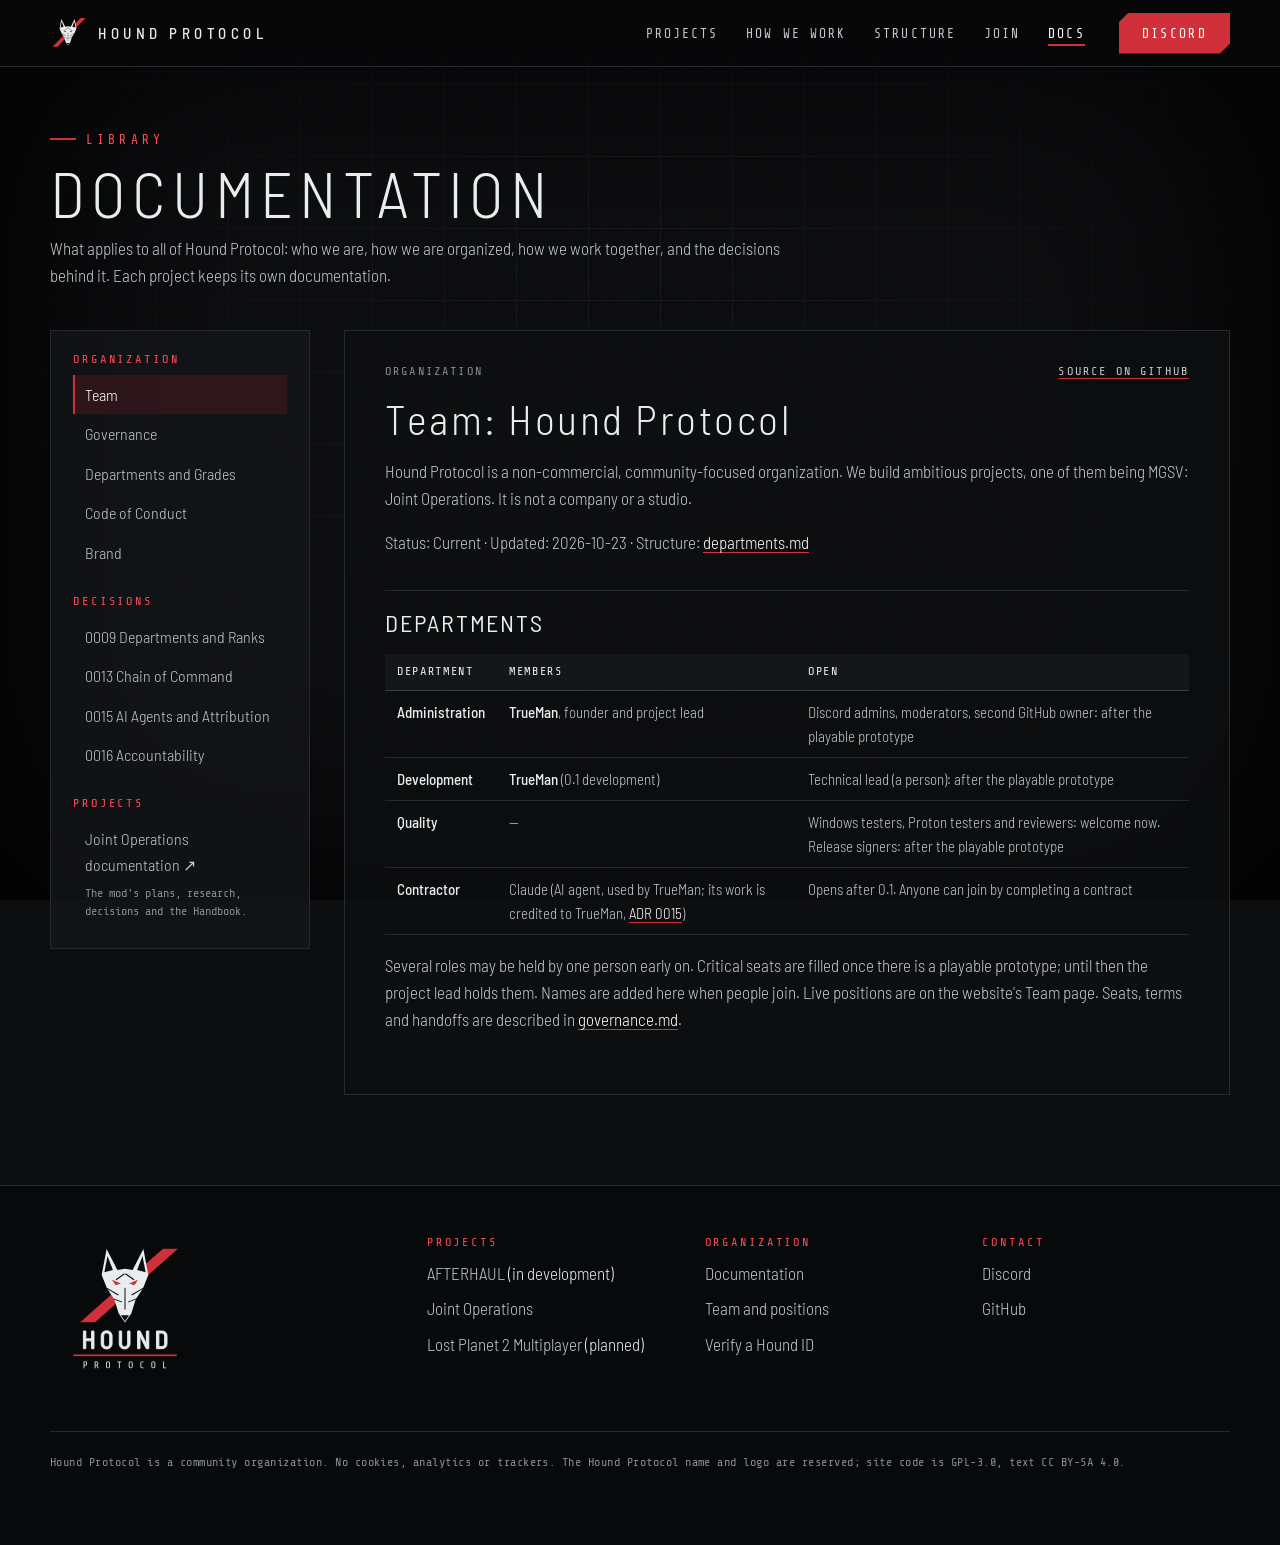
==== docs.html @ 994da319 "Add the organization documentation library Documents that apply to every Hound Protocol project move" ====
<!doctype html>
<html lang="en" class="no-js">
<head>
<meta charset="utf-8">
<meta name="viewport" content="width=device-width, initial-scale=1, viewport-fit=cover">
<title>Documentation · Hound Protocol</title>
<meta name="description" content="Hound Protocol documentation: the team, governance, departments and grades, the code of conduct, the brand, and the decisions that apply to every project.">
<meta name="theme-color" content="#0d0e10">
<link rel="icon" href="assets/img/favicon.svg" type="image/svg+xml">
<link rel="stylesheet" href="assets/css/hp.css">
</head>
<body class="docs-page">
<div class="boot done" id="boot" aria-hidden="true"></div>
<div class="backdrop" aria-hidden="true"><div class="grid"></div><div class="hatch"></div><div class="vign"></div></div>

<header class="top solid" id="top">
  <div class="wrap">
    <a class="brand" href="./"><svg viewBox="0 0 200 200" aria-hidden="true"><polygon points="14.0,176.0 170.0,16.0 198.0,16.0 42.0,176.0" fill="#d0303a"/><g transform="translate(10 8) scale(0.9)"><polygon points="100.0,60.0 117.0,63.0 141.0,16.0 152.0,74.0 140.0,104.0 124.0,128.0 114.0,160.0 100.0,180.0 86.0,160.0 76.0,128.0 60.0,104.0 48.0,74.0 59.0,16.0 83.0,63.0" fill="#e9edee"/><polygon points="139.0,32.0 146.0,68.0 127.0,63.0" fill="#0b0e10"/><polygon points="109.0,93.0 129.0,85.0 121.0,97.0" fill="#d0303a"/><line x1="102" y1="72" x2="119" y2="84" stroke="#0b0e10" stroke-width="2.4" stroke-linecap="square"/><line x1="140" y1="104" x2="116" y2="118" stroke="#0b0e10" stroke-width="2.4" stroke-linecap="square"/><line x1="124" y1="128" x2="108" y2="134" stroke="#0b0e10" stroke-width="2" stroke-linecap="square"/><polygon points="61.0,32.0 54.0,68.0 73.0,63.0" fill="#0b0e10"/><polygon points="91.0,93.0 71.0,85.0 79.0,97.0" fill="#d0303a"/><line x1="98" y1="72" x2="81" y2="84" stroke="#0b0e10" stroke-width="2.4" stroke-linecap="square"/><line x1="60" y1="104" x2="84" y2="118" stroke="#0b0e10" stroke-width="2.4" stroke-linecap="square"/><line x1="76" y1="128" x2="92" y2="134" stroke="#0b0e10" stroke-width="2" stroke-linecap="square"/><line x1="100" y1="104" x2="100" y2="150" stroke="#0b0e10" stroke-width="2.2" stroke-linecap="square"/><polygon points="91.0,164.0 109.0,164.0 100.0,177.0" fill="#0b0e10"/></g></svg><b>Hound Protocol</b></a>
    <button class="menu-btn" id="menuBtn" aria-expanded="false" aria-controls="nav">Menu</button>
    <nav class="nav" id="nav" aria-label="Sections">
      <a href="./#projects">Projects</a><a href="./#how">How we work</a><a href="./#structure">Structure</a><a href="./#join">Join</a><a class="on" href="docs.html" aria-current="page">Docs</a>
    </nav>
    <a class="btn red" href="https://discord.gg/QTpJ89kMCM" target="_blank" rel="noopener noreferrer">Discord</a>
  </div>
</header>

<main class="docs-main">
  <div class="wrap">
    <div class="docs-head">
      <span class="kicker">Library</span>
      <h1>Documentation</h1>
      <p class="lead">What applies to all of Hound Protocol: who we are, how we are organized, how we work together, and the decisions behind it. Each project keeps its own documentation.</p>
    </div>
    <div class="docs-layout">
      <nav class="docs-list" id="docList" aria-label="Documents"><p class="note">Loading…</p></nav>
      <article class="docs-view" id="docView" aria-live="polite"><noscript><p>The documents are on <a href="https://github.com/Hound-Protocol/hound-protocol-web/tree/main/docs">GitHub</a>.</p></noscript></article>
    </div>
  </div>
</main>

<footer>
  <div class="wrap">
    <div><img class="lock" src="assets/brand/hound-protocol-lockup.svg" alt="Hound Protocol" width="150" height="138"></div>
    <div><h4>Projects</h4><ul><li><a href="./#afterhaul">AFTERHAUL</a> (in development)</li><li><a href="https://hound-protocol.github.io/joint-operations-web/">Joint Operations</a></li><li><a href="./#lost-planet-2">Lost Planet 2 Multiplayer</a> (planned)</li></ul></div>
    <div><h4>Organization</h4><ul><li><a href="docs.html">Documentation</a></li><li><a href="https://hound-protocol.github.io/joint-operations-web/#/team">Team and positions</a></li><li><a href="https://hound-protocol.github.io/joint-operations-web/#/verify">Verify a Hound ID</a></li></ul></div>
    <div><h4>Contact</h4><ul><li><a href="https://discord.gg/QTpJ89kMCM">Discord</a></li><li><a href="https://github.com/Hound-Protocol">GitHub</a></li></ul></div>
    <p class="fine">Hound Protocol is a community organization. No cookies, analytics or trackers. The Hound Protocol name and logo are reserved; site code is GPL-3.0, text CC BY-SA 4.0.</p>
  </div>
</footer>
<script src="assets/js/docs.js"></script>
</body>
</html>
---- assets/css/hp.css ----
/* Hound Protocol: organization site. Colors from the logo: white, black and red. */
@font-face { font-family: "Barlow Semi Condensed"; font-weight: 200; font-display: swap; src: url("../fonts/barlow-semi-condensed-extralight.woff") format("woff"); }
@font-face { font-family: "Barlow Semi Condensed"; font-weight: 300; font-display: swap; src: url("../fonts/barlow-semi-condensed-light.woff") format("woff"); }
@font-face { font-family: "Barlow Semi Condensed"; font-weight: 400; font-display: swap; src: url("../fonts/barlow-semi-condensed-regular.woff") format("woff"); }
@font-face { font-family: "Barlow Semi Condensed"; font-weight: 500; font-display: swap; src: url("../fonts/barlow-semi-condensed-medium.woff") format("woff"); }
@font-face { font-family: "Share Tech Mono"; font-weight: 400; font-display: swap; src: url("../fonts/share-tech-mono-regular.woff") format("woff"); }

:root {
  color-scheme: dark;
  --ink: #08090a; --bg: #0d0e10; --bg-2: #141619; --line: #26292d; --line-2: #3a3e43;
  --fg: #e9edee; --fg-2: #c3c8ca; --dim: #868d91;
  --red: #d0303a; --red-hi: #ff4b55; --red-lo: rgba(208,48,58,.14);
  --ui: "Barlow Semi Condensed", "Arial Narrow", Arial, sans-serif;
  --mono: "Share Tech Mono", ui-monospace, Consolas, monospace;
  --ease: cubic-bezier(.2,.8,.2,1);
  --w: 1180px; --w: min(1180px, calc(100vw - 48px));
}
*, *::before, *::after { box-sizing: border-box; }
html { scroll-behavior: smooth; -webkit-text-size-adjust: 100%; }
body { margin: 0; background: var(--bg); color: var(--fg); font: 300 17px/1.6 var(--ui); overflow-x: hidden; }
a { color: inherit; }
::selection { background: var(--red); color: #fff; }
:focus-visible { outline: 2px solid var(--red-hi); outline-offset: 3px; }
.wrap { width: var(--w); margin: 0 auto; }
[hidden] { display: none !important; }

/* ---------- Backdrop: diagonal hatching, grid and a slow red sweep ---------- */
.backdrop { position: fixed; top: 0; right: 0; bottom: 0; left: 0; z-index: 0; pointer-events: none; overflow: hidden; }
.backdrop .grid { position: absolute; top: -60px; right: -60px; bottom: -60px; left: -60px; opacity: .5;
  background-image: linear-gradient(var(--line) 1px, transparent 1px), linear-gradient(90deg, var(--line) 1px, transparent 1px); background-size: 72px 72px;
  -webkit-mask-image: radial-gradient(ellipse at 50% 30%, #000 0, transparent 70%); mask-image: radial-gradient(ellipse at 50% 30%, #000 0, transparent 70%); }
.backdrop .hatch { position: absolute; top: 0; right: 0; bottom: 0; left: 0; opacity: .5; background: repeating-linear-gradient(-55deg, transparent 0 22px, rgba(208,48,58,.035) 22px 23px); }
.backdrop .sweep { position: absolute; top: -20%; left: -40%; width: 30%; height: 140%; transform: rotate(35deg); background: linear-gradient(90deg, transparent, rgba(208,48,58,.08), transparent); animation: sweep 14s linear infinite; }
.backdrop .vign { position: absolute; top: 0; right: 0; bottom: 0; left: 0; box-shadow: inset 0 0 220px 60px rgba(0,0,0,.85); }
@keyframes sweep { to { left: 140%; } }

/* ---------- Boot sequence ---------- */
.boot { position: fixed; top: 0; right: 0; bottom: 0; left: 0; z-index: 50; display: grid; place-items: center; background: var(--ink); transition: opacity .6s var(--ease), visibility .6s; }
.boot.done { opacity: 0; visibility: hidden; }
.boot .b-mark { width: 150px; height: 150px; }
.boot .b-slash { transform-origin: 0 100%; transform: scaleX(0); animation: slashIn .55s .15s var(--ease) forwards; }
.boot .b-face { opacity: 0; animation: faceIn .6s .55s var(--ease) forwards; }
.boot .b-txt { margin-top: 18px; font: 400 13px/1 var(--mono); letter-spacing: .5em; text-transform: uppercase; color: var(--dim); text-align: center; }
.boot .b-txt i { font-style: normal; color: var(--red-hi); }
.boot .b-bar { width: 180px; height: 2px; margin: 14px auto 0; background: var(--line); overflow: hidden; }
.boot .b-bar span { display: block; height: 100%; width: 0; background: var(--red); animation: load 1.1s .3s var(--ease) forwards; }
@keyframes slashIn { to { transform: scaleX(1); } }
@keyframes faceIn { from { opacity: 0; transform: translateY(6px); } to { opacity: 1; transform: none; } }
@keyframes load { to { width: 100%; } }

/* ---------- Top bar ---------- */
.top { position: fixed; top: 0; left: 0; right: 0; z-index: 20; transition: background-color .4s var(--ease), border-color .4s; border-bottom: 1px solid transparent; }
.top.solid { background: rgba(8,9,10,.88); border-bottom-color: var(--line); -webkit-backdrop-filter: blur(8px); backdrop-filter: blur(8px); }
.top .wrap { display: flex; align-items: center; gap: 22px; height: 66px; }
.brand { display: flex; align-items: center; gap: 12px; text-decoration: none; }
.brand svg { width: 36px; height: 36px; }
.brand b { font: 500 15px/1 var(--ui); letter-spacing: .3em; text-transform: uppercase; }
.nav { display: flex; gap: 4px; margin-left: auto; }
.nav a { position: relative; padding: 10px 12px; font: 400 13px/1 var(--mono); letter-spacing: .16em; text-transform: uppercase; color: var(--fg-2); text-decoration: none; transition: color .3s var(--ease); }
.nav a::after { content: ""; position: absolute; left: 12px; right: 12px; bottom: 4px; height: 2px; background: var(--red); transform: scaleX(0); transform-origin: left; transition: transform .35s var(--ease); }
.nav a:hover, .nav a.on { color: #fff; }
.nav a:hover::after, .nav a.on::after { transform: scaleX(1); }
.btn { display: inline-flex; align-items: center; gap: 10px; padding: 13px 22px; font: 400 13px/1 var(--mono); letter-spacing: .18em; text-transform: uppercase; text-decoration: none; color: var(--fg); border: 1px solid var(--line-2); background: rgba(255,255,255,.02);
  -webkit-clip-path: polygon(10px 0, 100% 0, 100% calc(100% - 10px), calc(100% - 10px) 100%, 0 100%, 0 10px); clip-path: polygon(10px 0, 100% 0, 100% calc(100% - 10px), calc(100% - 10px) 100%, 0 100%, 0 10px);
  transition: background-color .3s var(--ease), border-color .3s, color .3s, transform .3s var(--ease); }
.btn:hover { border-color: var(--fg); background: rgba(255,255,255,.07); transform: translateY(-1px); }
.btn.red { background: var(--red); border-color: var(--red); color: #fff; }
.btn.red:hover { background: var(--red-hi); border-color: var(--red-hi); }
.btn:active { transform: translateY(1px); }
.btn svg { width: 16px; height: 16px; }
.menu-btn { display: none; margin-left: auto; background: none; border: 1px solid var(--line-2); color: var(--fg); padding: 9px 12px; font: 400 12px/1 var(--mono); letter-spacing: .16em; }

/* ---------- Hero ---------- */
main { position: relative; z-index: 1; }
.hero { position: relative; min-height: 100vh; min-height: 100svh; display: flex; align-items: center; padding: 110px 0 70px; }
.hero .wrap { display: grid; grid-template-columns: minmax(0, 1.1fr) minmax(0, .9fr); gap: 40px; align-items: center; }
.kicker { display: inline-flex; align-items: center; gap: 10px; font: 400 13px/1 var(--mono); letter-spacing: .32em; text-transform: uppercase; color: var(--red-hi); }
.kicker::before { content: ""; width: 26px; height: 2px; background: var(--red); }
.hero h1 { margin: 18px 0 18px; font: 200 clamp(54px, 8.6vw, 128px)/.92 var(--ui); letter-spacing: .08em; text-transform: uppercase; }
.hero h1 span { display: block; }
.hero h1 .r { color: var(--fg); -webkit-text-stroke: 0; }
.hero h1 .o { font-weight: 500; letter-spacing: .14em; font-size: .42em; color: var(--fg-2); margin-top: 10px; }
.hero p.lead { max-width: 34em; margin: 0 0 30px; font: 300 clamp(18px, 1.6vw, 22px)/1.55 var(--ui); color: var(--fg-2); }
.hero p.lead b { color: #fff; font-weight: 400; }
.hero .cta { display: flex; flex-wrap: wrap; gap: 12px; }
.hero-mark { position: relative; justify-self: center; width: min(460px, 80vw); aspect-ratio: 1; }
.hero-mark svg { width: 100%; height: 100%; overflow: visible; }
.hero-mark .slash { transform-origin: 7% 88%; }
.hero-mark .ring { position: absolute; top: 4%; right: 4%; bottom: 4%; left: 4%; border: 1px solid var(--line); border-radius: 50%; }
.hero-mark .ring::before { content: ""; position: absolute; top: -2px; right: -2px; bottom: -2px; left: -2px; border-radius: 50%; border: 2px solid transparent; border-top-color: var(--red); border-right-color: var(--red); animation: spin 9s linear infinite; }
.hero-mark .tick { position: absolute; font: 400 12px/1 var(--mono); letter-spacing: .2em; color: var(--dim); }
.hero-mark .tick.a { top: 2%; left: 0; } .hero-mark .tick.b { bottom: 2%; right: 0; color: var(--red-hi); }
@keyframes spin { to { transform: rotate(360deg); } }
.scroll-cue { position: absolute; left: 50%; bottom: 26px; transform: translateX(-50%); font: 400 12px/1 var(--mono); letter-spacing: .3em; color: var(--dim); text-transform: uppercase; }
.scroll-cue::after { content: ""; display: block; width: 1px; height: 34px; margin: 10px auto 0; background: linear-gradient(var(--red), transparent); animation: cue 2s var(--ease) infinite; }
@keyframes cue { 0% { transform: scaleY(0); transform-origin: top; } 50% { transform: scaleY(1); transform-origin: top; } 51% { transform-origin: bottom; } 100% { transform: scaleY(0); transform-origin: bottom; } }

/* ---------- Sections ---------- */
section.s { position: relative; padding: 110px 0; border-top: 1px solid var(--line); }
.s-head { display: grid; grid-template-columns: 120px minmax(0, 1fr); gap: 24px; margin-bottom: 44px; }
.s-num { font: 400 13px/1.2 var(--mono); letter-spacing: .2em; color: var(--red-hi); padding-top: 10px; }
.s-num b { display: block; font: 200 54px/1 var(--ui); color: var(--line-2); letter-spacing: 0; margin-top: 6px; }
.s-head h2 { margin: 0 0 12px; font: 300 clamp(34px, 4vw, 54px)/1.05 var(--ui); letter-spacing: .1em; text-transform: uppercase; }
.s-head p { margin: 0; max-width: 46em; color: var(--fg-2); font-size: 18px; }

/* Reveal: a red slash wipes across, then the content settles */
.rv { position: relative; opacity: 0; transform: translateY(18px); transition: opacity .7s var(--ease), transform .7s var(--ease); }
.rv.in { opacity: 1; transform: none; }
.rv.wipe::after { content: ""; position: absolute; top: 0; bottom: 0; left: 0; right: 0; background: var(--red); transform: scaleX(0); transform-origin: left; pointer-events: none; }
.rv.wipe.in::after { animation: wipe .75s var(--ease); }
@keyframes wipe { 0% { transform: scaleX(0); transform-origin: left; } 45% { transform: scaleX(1); transform-origin: left; } 55% { transform: scaleX(1); transform-origin: right; } 100% { transform: scaleX(0); transform-origin: right; } }

/* Projects */
.proj { position: relative; display: grid; grid-template-columns: 220px minmax(0, 1fr) auto; gap: 34px; align-items: center; padding: 34px; border: 1px solid var(--line); background: linear-gradient(110deg, rgba(242,140,40,.06), rgba(20,22,25,.85) 40%); text-decoration: none;
  -webkit-clip-path: polygon(22px 0, 100% 0, 100% calc(100% - 22px), calc(100% - 22px) 100%, 0 100%, 0 22px); clip-path: polygon(22px 0, 100% 0, 100% calc(100% - 22px), calc(100% - 22px) 100%, 0 100%, 0 22px);
  transition: border-color .4s var(--ease), transform .4s var(--ease), background-color .4s; }
.proj:hover { border-color: #f28c28; transform: translateY(-3px); }
.proj img { width: 100%; height: auto; display: block; transition: transform .6s var(--ease); }
.proj:hover img { transform: scale(1.04) rotate(-1deg); }
.proj h3 { margin: 6px 0 10px; font: 300 40px/1 var(--ui); letter-spacing: .1em; text-transform: uppercase; }
.proj p { margin: 0 0 14px; color: var(--fg-2); max-width: 40em; }
.proj .tag { font: 400 12px/1 var(--mono); letter-spacing: .22em; text-transform: uppercase; color: #f28c28; }
.facts { display: flex; flex-wrap: wrap; gap: 8px 22px; margin: 0; padding: 0; list-style: none; font: 400 13px/1.4 var(--mono); color: var(--dim); letter-spacing: .06em; }
.facts b { color: var(--fg); font-weight: 400; }
.meter { height: 3px; background: var(--line); margin: 14px 0 4px; max-width: 420px; }
.meter i { display: block; height: 100%; width: 0; background: #f28c28; transition: width 1.4s var(--ease); }
.proj .go { font: 400 13px/1 var(--mono); letter-spacing: .2em; text-transform: uppercase; color: #f28c28; white-space: nowrap; }
.next { margin-top: 18px; padding: 26px 34px; border: 1px dashed var(--line-2); color: var(--dim); font: 400 14px/1.5 var(--mono); letter-spacing: .08em; }
.next b { color: var(--fg-2); font-weight: 400; }

/* Principles */
.cards { display: grid; grid-template-columns: repeat(3, minmax(0, 1fr)); gap: 16px; }
.card { position: relative; padding: 30px 28px 28px; border: 1px solid var(--line); background: rgba(20,22,25,.7); transition: border-color .4s var(--ease), transform .4s var(--ease), background-color .4s; }
.card::before { content: ""; position: absolute; top: -1px; left: -1px; width: 46px; height: 3px; background: var(--red); transition: width .5s var(--ease); }
.card:hover { transform: translateY(-4px); border-color: var(--line-2); background: rgba(26,28,32,.85); }
.card:hover::before { width: calc(100% + 2px); }
.card .n { font: 400 12px/1 var(--mono); letter-spacing: .24em; color: var(--red-hi); }
.card h3 { margin: 14px 0 10px; font: 400 23px/1.15 var(--ui); letter-spacing: .12em; text-transform: uppercase; }
.card p { margin: 0; color: var(--fg-2); font-size: 16px; }

/* Departments as a chain */
.chain { display: grid; grid-template-columns: repeat(4, minmax(0, 1fr)); gap: 0; border: 1px solid var(--line); }
.dept { padding: 26px 24px; border-right: 1px solid var(--line); transition: background-color .4s var(--ease); }
.dept:last-child { border-right: 0; }
.dept:hover { background: var(--red-lo); }
.dept .lv { display: inline-block; padding: 4px 7px; font: 400 12px/1 var(--mono); letter-spacing: .12em; color: #0b0e10; background: var(--fg-2); }
.dept:first-child .lv { background: var(--red); color: #fff; }
.dept h3 { margin: 14px 0 8px; font: 400 20px/1.1 var(--ui); letter-spacing: .14em; text-transform: uppercase; }
.dept p { margin: 0; font-size: 15px; color: var(--fg-2); }
.note { margin-top: 16px; font: 400 13px/1.6 var(--mono); color: var(--dim); letter-spacing: .04em; }
.note a { color: var(--fg); }

/* Join */
.join { display: grid; grid-template-columns: minmax(0, 1fr) minmax(0, 1fr); gap: 16px; }
.panel { padding: 30px; border: 1px solid var(--line); background: rgba(20,22,25,.75); }
.panel h3 { margin: 0 0 10px; font: 400 22px/1.15 var(--ui); letter-spacing: .12em; text-transform: uppercase; }
.panel p { margin: 0 0 18px; color: var(--fg-2); }
.open-list { list-style: none; margin: 0 0 20px; padding: 0; }
.open-list li { display: flex; justify-content: space-between; gap: 12px; padding: 10px 0; border-bottom: 1px dashed var(--line); font-size: 16px; }
.open-list li span { font: 400 12px/1.6 var(--mono); letter-spacing: .14em; text-transform: uppercase; color: var(--red-hi); }
.big-num { font: 200 72px/1 var(--ui); color: #fff; }
.big-num small { display: block; margin-top: 6px; font: 400 12px/1 var(--mono); letter-spacing: .24em; text-transform: uppercase; color: var(--dim); }

/* Footer */
footer { position: relative; z-index: 1; padding: 50px 0 60px; border-top: 1px solid var(--line); background: rgba(8,9,10,.9); }
footer .wrap { display: grid; grid-template-columns: minmax(0, 1.4fr) repeat(3, minmax(0, 1fr)); gap: 30px; }
footer .lock { width: 150px; }
footer h4 { margin: 0 0 12px; font: 400 12px/1 var(--mono); letter-spacing: .24em; text-transform: uppercase; color: var(--red-hi); }
footer ul { list-style: none; margin: 0; padding: 0; }
footer li { margin: 0 0 8px; }
footer a { color: var(--fg-2); text-decoration: none; transition: color .3s; }
footer a:hover { color: #fff; }
footer .fine { grid-column: 1 / -1; margin-top: 20px; padding-top: 20px; border-top: 1px solid var(--line); font: 400 12px/1.7 var(--mono); color: var(--dim); letter-spacing: .04em; }

/* ---------- Responsive ---------- */
@media (max-width: 980px) {
  .hero .wrap { grid-template-columns: 1fr; text-align: left; }
  .hero-mark { width: min(300px, 70vw); grid-row: 1; justify-self: start; }
  .cards { grid-template-columns: 1fr; }
  .chain { grid-template-columns: repeat(2, minmax(0, 1fr)); }
  .dept:nth-child(2) { border-right: 0; } .dept:nth-child(-n+2) { border-bottom: 1px solid var(--line); }
  .proj { grid-template-columns: 140px minmax(0, 1fr); } .proj .go { grid-column: 1 / -1; }
  .join { grid-template-columns: 1fr; }
  footer .wrap { grid-template-columns: 1fr 1fr; }
}
@media (max-width: 720px) {
  .nav { display: none; position: absolute; top: 66px; left: 0; right: 0; flex-direction: column; padding: 10px 24px 20px; background: rgba(8,9,10,.97); border-bottom: 1px solid var(--line); }
  .nav.open { display: flex; }
  .menu-btn { display: block; }
  .top .btn.red { display: none; }
  .s-head { grid-template-columns: 1fr; gap: 8px; }
  .s-num b { display: none; }
  section.s { padding: 80px 0; }
  .proj { grid-template-columns: 1fr; padding: 26px; } .proj img { width: 140px; }
  .chain { grid-template-columns: 1fr; } .dept { border-right: 0; border-bottom: 1px solid var(--line); }
  footer .wrap { grid-template-columns: 1fr; }
}

/* Reduced motion: everything visible at once, no movement */
@media (prefers-reduced-motion: reduce) {
  *, *::before, *::after { animation: none !important; transition: none !important; }
  .rv { opacity: 1; transform: none; }
  .boot { display: none; }
  .boot .b-slash { transform: none; } .boot .b-face { opacity: 1; }
}
.no-js .rv { opacity: 1; transform: none; }
.no-js .boot { display: none; }
/* Planned project card (Lost Planet 2) */
.proj.planned { margin-top: 18px; background: linear-gradient(110deg, rgba(120,170,200,.05), rgba(20,22,25,.85) 40%); border-style: dashed; }
.proj.planned:hover { border-color: #8fb8cc; transform: none; }
.proj.planned .tag, .proj.planned .go { color: #8fb8cc; }
.proj.planned .ph { aspect-ratio: 1; display: grid; place-content: center; text-align: center; gap: 10px; border: 1px dashed #3a4650; background: repeating-linear-gradient(135deg, rgba(143,184,204,.05) 0 10px, transparent 10px 20px); }
.proj.planned .ph b { font: 200 64px/1 var(--ui); letter-spacing: .12em; color: #cfe0e8; }
.proj.planned .ph span { font: 400 11px/1 var(--mono); letter-spacing: .24em; text-transform: uppercase; color: var(--fg-2); }
.proj.planned .rules { margin-top: 8px; } .proj.planned .rules li::before { content: "// "; color: #8fb8cc; }
.proj .src { max-width: none; margin: 10px 0 0; font: 400 12px/1.6 var(--mono); color: var(--fg-2); }
.proj .src a { color: inherit; }
.proj.planned .go { text-decoration: none; }
@media (max-width: 900px) { .proj.planned .ph b { font-size: 42px; } }
@media (max-width: 620px) { .proj.planned .ph { width: 140px; } }
/* AFTERHAUL: laid out like Joint Operations, with a type mark until the game has its logo */
.proj.ah { cursor: default; }
.proj.ah:hover { transform: none; }
.proj.ah .go { text-decoration: none; }
.ah-mark { aspect-ratio: 1; display: grid; place-content: center; gap: 2px; text-align: center; border: 1px solid var(--line-2); background: repeating-linear-gradient(115deg, rgba(242,140,40,.07) 0 6px, transparent 6px 14px), #121417; }
.ah-mark b { font: 300 42px/1 var(--ui); letter-spacing: .14em; color: var(--fg); }
.ah-mark b + b { color: #f28c28; }
.ah-mark span { margin-top: 12px; font: 400 11px/1 var(--mono); letter-spacing: .24em; text-transform: uppercase; color: var(--dim); }
.proj.mod { margin-top: 18px; }
@media (max-width: 900px) { .ah-mark b { font-size: 30px; } }
@media (max-width: 620px) { .ah-mark { width: 140px; } .ah-mark b { font-size: 22px; } }

/* ---------- Documentation library (docs.html) ---------- */
.docs-main { position: relative; z-index: 1; padding: 120px 0 90px; }
.docs-head { margin-bottom: 40px; max-width: 760px; }
.docs-head h1 { margin: 14px 0 10px; font: 300 clamp(38px, 5vw, 64px)/1 var(--ui); letter-spacing: .1em; text-transform: uppercase; }
.docs-head .lead { margin: 0; color: var(--fg-2); }
.docs-layout { display: grid; grid-template-columns: 260px minmax(0, 1fr); gap: 34px; align-items: start; }
.docs-list { position: sticky; top: 86px; max-height: calc(100vh - 110px); overflow: auto; padding: 22px; border: 1px solid var(--line); background: rgba(20,22,25,.8); }
.docs-list .d-group + .d-group { margin-top: 22px; }
.docs-list h4 { margin: 0 0 10px; font: 400 12px/1 var(--mono); letter-spacing: .24em; text-transform: uppercase; color: var(--red-hi); }
.docs-list ul { list-style: none; margin: 0; padding: 0; }
.docs-list li { margin: 0; }
.docs-list a { display: block; padding: 7px 10px; border-left: 2px solid transparent; color: var(--fg-2); text-decoration: none; font-size: 16px; transition: color .25s, border-color .25s, background-color .25s; }
.docs-list a:hover { color: #fff; background: rgba(255,255,255,.04); }
.docs-list a.on { color: #fff; border-left-color: var(--red); background: var(--red-lo); }
.docs-list small { display: block; padding: 0 10px 6px 12px; font: 400 12px/1.5 var(--mono); color: var(--dim); }
.docs-view { min-width: 0; padding: 34px 40px 44px; border: 1px solid var(--line); background: rgba(13,14,16,.86); }
.docs-view .d-meta { display: flex; justify-content: space-between; gap: 12px; margin-bottom: 18px; font: 400 12px/1 var(--mono); letter-spacing: .18em; text-transform: uppercase; color: var(--dim); }
.docs-view .d-meta a { color: var(--fg-2); }
.docs-view h1 { margin: 0 0 16px; font: 300 clamp(30px, 3.4vw, 42px)/1.1 var(--ui); letter-spacing: .06em; }
.docs-view h2 { margin: 34px 0 12px; padding-top: 18px; border-top: 1px solid var(--line); font: 400 24px/1.2 var(--ui); letter-spacing: .08em; text-transform: uppercase; }
.docs-view h3 { margin: 26px 0 8px; font: 500 19px/1.3 var(--ui); letter-spacing: .04em; }
.docs-view h4 { margin: 20px 0 6px; font: 400 13px/1 var(--mono); letter-spacing: .18em; text-transform: uppercase; color: var(--fg-2); }
.docs-view p, .docs-view li { color: var(--fg-2); }
.docs-view b { color: var(--fg); font-weight: 500; }
.docs-view a { color: #fff; text-decoration-color: var(--red); text-underline-offset: 3px; }
.docs-view ul, .docs-view ol { padding-left: 22px; }
.docs-view li { margin: 4px 0; }
.docs-view code { padding: 1px 6px; font: 400 .88em var(--mono); background: var(--bg-2); border: 1px solid var(--line); }
.docs-view pre { overflow: auto; padding: 16px 18px; background: var(--ink); border: 1px solid var(--line); }
.docs-view pre code { padding: 0; border: 0; background: none; }
.docs-view blockquote { margin: 18px 0; padding: 4px 18px; border-left: 2px solid var(--red); background: var(--red-lo); }
.docs-view hr { border: 0; border-top: 1px solid var(--line); margin: 28px 0; }
.docs-view .tbl { overflow-x: auto; margin: 16px 0; }
.docs-view table { width: 100%; border-collapse: collapse; font-size: 15px; }
.docs-view th { padding: 10px 12px; text-align: left; font: 400 12px/1.3 var(--mono); letter-spacing: .14em; text-transform: uppercase; color: var(--fg); background: var(--bg-2); border-bottom: 1px solid var(--line-2); }
.docs-view td { padding: 9px 12px; border-bottom: 1px solid var(--line); color: var(--fg-2); vertical-align: top; }
.docs-view .box { display: inline-block; width: 13px; height: 13px; margin-right: 8px; border: 1px solid var(--line-2); vertical-align: -1px; }
.docs-view .box.on { background: var(--red); border-color: var(--red); }
@media (max-width: 860px) {
  .docs-main { padding-top: 96px; }
  .docs-layout { grid-template-columns: minmax(0, 1fr); gap: 20px; }
  .docs-list { position: static; max-height: none; }
  .docs-view { padding: 24px 18px 30px; }
}
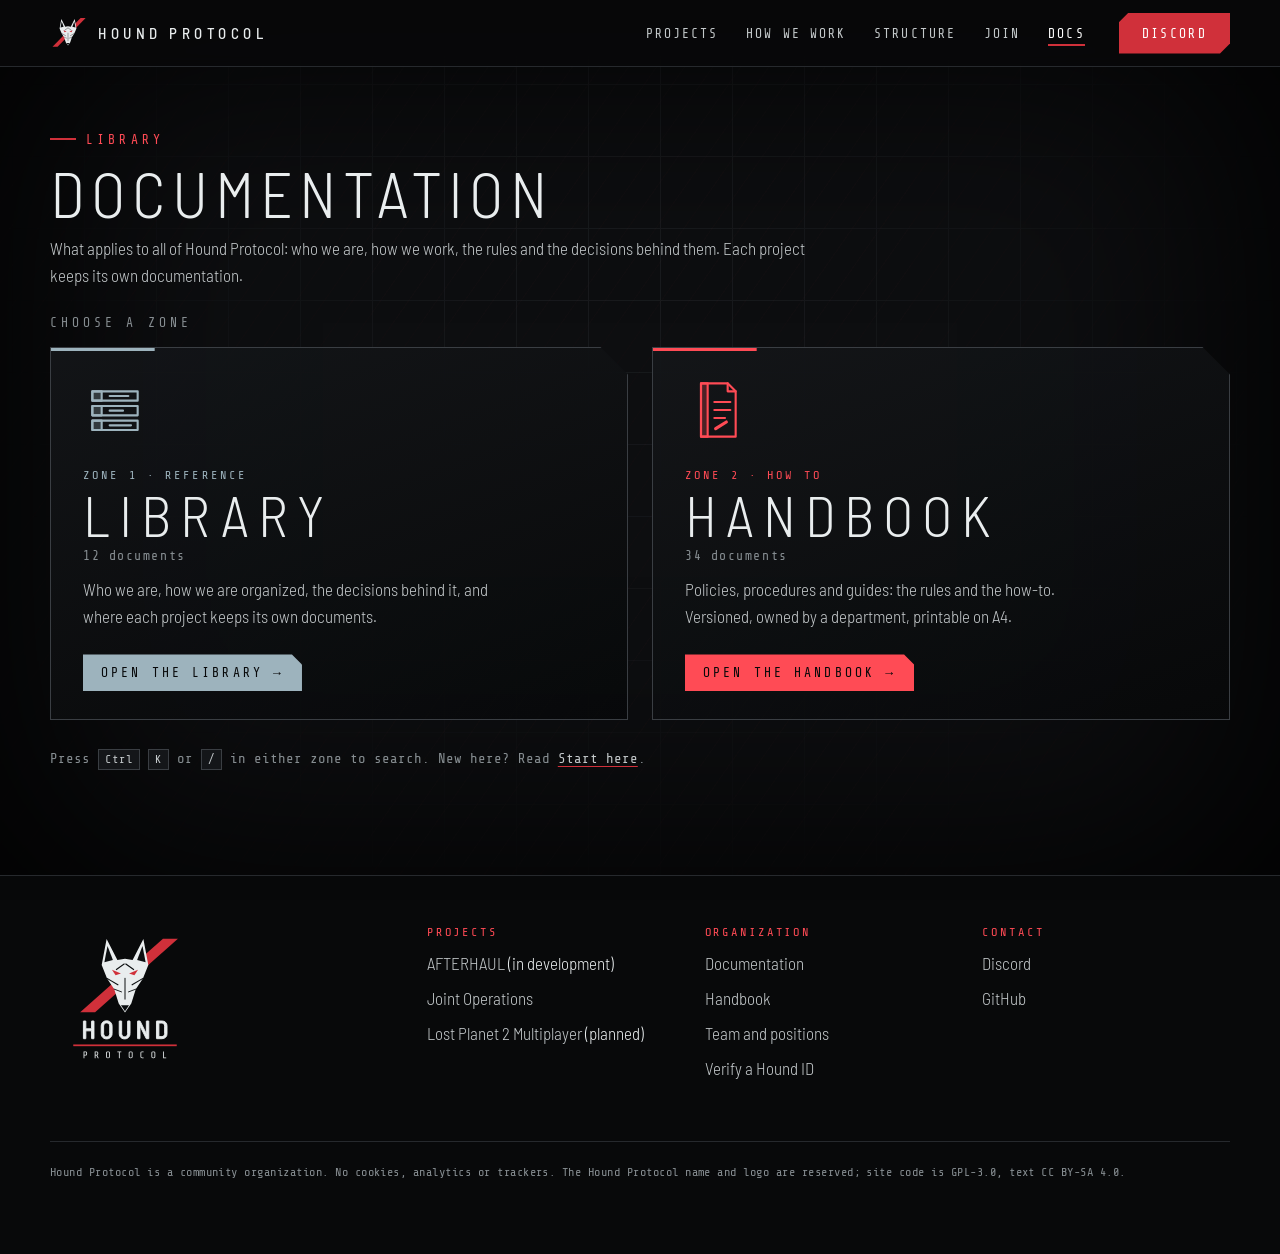
==== commit c76ceff3: "Documentation overhaul: Library and Handbook zones, drawers, search, printable sheets Laid out like " ====
--- a/docs.html
+++ b/docs.html
@@ -4,10 +4,11 @@
 <meta charset="utf-8">
 <meta name="viewport" content="width=device-width, initial-scale=1, viewport-fit=cover">
 <title>Documentation · Hound Protocol</title>
-<meta name="description" content="Hound Protocol documentation: the team, governance, departments and grades, the code of conduct, the brand, and the decisions that apply to every project.">
+<meta name="description" content="Hound Protocol documentation: the Library (team, governance, decisions, brand) and the Handbook (policies, procedures and guides) that apply to every project.">
 <meta name="theme-color" content="#0d0e10">
 <link rel="icon" href="assets/img/favicon.svg" type="image/svg+xml">
 <link rel="stylesheet" href="assets/css/hp.css">
+<link rel="stylesheet" href="assets/css/docs.css">
 </head>
 <body class="docs-page">
 <div class="boot done" id="boot" aria-hidden="true"></div>
@@ -25,16 +26,8 @@
 </header>
 
 <main class="docs-main">
-  <div class="wrap">
-    <div class="docs-head">
-      <span class="kicker">Library</span>
-      <h1>Documentation</h1>
-      <p class="lead">What applies to all of Hound Protocol: who we are, how we are organized, how we work together, and the decisions behind it. Each project keeps its own documentation.</p>
-    </div>
-    <div class="docs-layout">
-      <nav class="docs-list" id="docList" aria-label="Documents"><p class="note">Loading…</p></nav>
-      <article class="docs-view" id="docView" aria-live="polite"><noscript><p>The documents are on <a href="https://github.com/Hound-Protocol/hound-protocol-web/tree/main/docs">GitHub</a>.</p></noscript></article>
-    </div>
+  <div class="wrap" id="docApp">
+    <noscript><div class="docs-head"><h1>Documentation</h1><p class="lead">The documents are on <a href="https://github.com/Hound-Protocol/hound-protocol-web/tree/main/docs">GitHub</a>.</p></div></noscript>
   </div>
 </main>
 
@@ -42,7 +35,7 @@
   <div class="wrap">
     <div><img class="lock" src="assets/brand/hound-protocol-lockup.svg" alt="Hound Protocol" width="150" height="138"></div>
     <div><h4>Projects</h4><ul><li><a href="./#afterhaul">AFTERHAUL</a> (in development)</li><li><a href="https://hound-protocol.github.io/joint-operations-web/">Joint Operations</a></li><li><a href="./#lost-planet-2">Lost Planet 2 Multiplayer</a> (planned)</li></ul></div>
-    <div><h4>Organization</h4><ul><li><a href="docs.html">Documentation</a></li><li><a href="https://hound-protocol.github.io/joint-operations-web/#/team">Team and positions</a></li><li><a href="https://hound-protocol.github.io/joint-operations-web/#/verify">Verify a Hound ID</a></li></ul></div>
+    <div><h4>Organization</h4><ul><li><a href="docs.html">Documentation</a></li><li><a href="docs.html#handbook">Handbook</a></li><li><a href="https://hound-protocol.github.io/joint-operations-web/#/team">Team and positions</a></li><li><a href="https://hound-protocol.github.io/joint-operations-web/#/verify">Verify a Hound ID</a></li></ul></div>
     <div><h4>Contact</h4><ul><li><a href="https://discord.gg/QTpJ89kMCM">Discord</a></li><li><a href="https://github.com/Hound-Protocol">GitHub</a></li></ul></div>
     <p class="fine">Hound Protocol is a community organization. No cookies, analytics or trackers. The Hound Protocol name and logo are reserved; site code is GPL-3.0, text CC BY-SA 4.0.</p>
   </div>
--- a/assets/css/hp.css
+++ b/assets/css/hp.css
@@ -235,42 +235,6 @@
 .docs-head { margin-bottom: 40px; max-width: 760px; }
 .docs-head h1 { margin: 14px 0 10px; font: 300 clamp(38px, 5vw, 64px)/1 var(--ui); letter-spacing: .1em; text-transform: uppercase; }
 .docs-head .lead { margin: 0; color: var(--fg-2); }
-.docs-layout { display: grid; grid-template-columns: 260px minmax(0, 1fr); gap: 34px; align-items: start; }
-.docs-list { position: sticky; top: 86px; max-height: calc(100vh - 110px); overflow: auto; padding: 22px; border: 1px solid var(--line); background: rgba(20,22,25,.8); }
-.docs-list .d-group + .d-group { margin-top: 22px; }
-.docs-list h4 { margin: 0 0 10px; font: 400 12px/1 var(--mono); letter-spacing: .24em; text-transform: uppercase; color: var(--red-hi); }
-.docs-list ul { list-style: none; margin: 0; padding: 0; }
-.docs-list li { margin: 0; }
-.docs-list a { display: block; padding: 7px 10px; border-left: 2px solid transparent; color: var(--fg-2); text-decoration: none; font-size: 16px; transition: color .25s, border-color .25s, background-color .25s; }
-.docs-list a:hover { color: #fff; background: rgba(255,255,255,.04); }
-.docs-list a.on { color: #fff; border-left-color: var(--red); background: var(--red-lo); }
-.docs-list small { display: block; padding: 0 10px 6px 12px; font: 400 12px/1.5 var(--mono); color: var(--dim); }
-.docs-view { min-width: 0; padding: 34px 40px 44px; border: 1px solid var(--line); background: rgba(13,14,16,.86); }
-.docs-view .d-meta { display: flex; justify-content: space-between; gap: 12px; margin-bottom: 18px; font: 400 12px/1 var(--mono); letter-spacing: .18em; text-transform: uppercase; color: var(--dim); }
-.docs-view .d-meta a { color: var(--fg-2); }
-.docs-view h1 { margin: 0 0 16px; font: 300 clamp(30px, 3.4vw, 42px)/1.1 var(--ui); letter-spacing: .06em; }
-.docs-view h2 { margin: 34px 0 12px; padding-top: 18px; border-top: 1px solid var(--line); font: 400 24px/1.2 var(--ui); letter-spacing: .08em; text-transform: uppercase; }
-.docs-view h3 { margin: 26px 0 8px; font: 500 19px/1.3 var(--ui); letter-spacing: .04em; }
-.docs-view h4 { margin: 20px 0 6px; font: 400 13px/1 var(--mono); letter-spacing: .18em; text-transform: uppercase; color: var(--fg-2); }
-.docs-view p, .docs-view li { color: var(--fg-2); }
-.docs-view b { color: var(--fg); font-weight: 500; }
-.docs-view a { color: #fff; text-decoration-color: var(--red); text-underline-offset: 3px; }
-.docs-view ul, .docs-view ol { padding-left: 22px; }
-.docs-view li { margin: 4px 0; }
-.docs-view code { padding: 1px 6px; font: 400 .88em var(--mono); background: var(--bg-2); border: 1px solid var(--line); }
-.docs-view pre { overflow: auto; padding: 16px 18px; background: var(--ink); border: 1px solid var(--line); }
-.docs-view pre code { padding: 0; border: 0; background: none; }
-.docs-view blockquote { margin: 18px 0; padding: 4px 18px; border-left: 2px solid var(--red); background: var(--red-lo); }
-.docs-view hr { border: 0; border-top: 1px solid var(--line); margin: 28px 0; }
-.docs-view .tbl { overflow-x: auto; margin: 16px 0; }
-.docs-view table { width: 100%; border-collapse: collapse; font-size: 15px; }
-.docs-view th { padding: 10px 12px; text-align: left; font: 400 12px/1.3 var(--mono); letter-spacing: .14em; text-transform: uppercase; color: var(--fg); background: var(--bg-2); border-bottom: 1px solid var(--line-2); }
-.docs-view td { padding: 9px 12px; border-bottom: 1px solid var(--line); color: var(--fg-2); vertical-align: top; }
-.docs-view .box { display: inline-block; width: 13px; height: 13px; margin-right: 8px; border: 1px solid var(--line-2); vertical-align: -1px; }
-.docs-view .box.on { background: var(--red); border-color: var(--red); }
 @media (max-width: 860px) {
   .docs-main { padding-top: 96px; }
-  .docs-layout { grid-template-columns: minmax(0, 1fr); gap: 20px; }
-  .docs-list { position: static; max-height: none; }
-  .docs-view { padding: 24px 18px 30px; }
-}
+}
--- a/assets/css/docs.css
+++ b/assets/css/docs.css
@@ -0,0 +1,195 @@
+/* Hound Protocol Documentation: two zones (Library, Handbook), drawers of files, a sheet that prints in.
+   Same mechanics as the Joint Operations cabinet, its own look: black, one red slash, cut corners, mono labels. */
+.vh { position: absolute; width: 1px; height: 1px; overflow: hidden; clip: rect(0 0 0 0); white-space: nowrap; }
+kbd { display: inline-block; padding: 1px 6px; font: 400 12px/1.4 var(--mono); letter-spacing: .08em; color: var(--fg-2); border: 1px solid var(--line-2); background: var(--bg-2); }
+.note { color: var(--dim); font: 400 14px/1.5 var(--mono); }
+
+/* tones: each drawer and file wears one */
+.tone-red { --tone: var(--red-hi); --tone-lo: rgba(208,48,58,.16); }
+.tone-steel { --tone: #9db3bd; --tone-lo: rgba(157,179,189,.13); }
+.tone-amber { --tone: #e0a43c; --tone-lo: rgba(224,164,60,.13); }
+.tone-sand { --tone: #c9b88f; --tone-lo: rgba(201,184,143,.13); }
+
+/* ---------- Pick a zone ---------- */
+.pick-h { margin: 8px 0 18px; font: 400 13px/1 var(--mono); letter-spacing: .3em; text-transform: uppercase; color: var(--dim); }
+.doors { display: grid; grid-template-columns: repeat(2, minmax(0, 1fr)); gap: 24px; }
+.door { --tone: #9db3bd; position: relative; display: grid; gap: 6px; align-content: start; padding: 30px 32px 28px; min-height: 340px; text-decoration: none; color: var(--fg); overflow: hidden;
+  border: 1px solid var(--line-2); background: linear-gradient(160deg, rgba(20,22,25,.92), rgba(8,9,10,.92));
+  clip-path: polygon(0 0, calc(100% - 28px) 0, 100% 28px, 100% 100%, 0 100%);
+  transition: border-color .3s, transform .35s var(--ease), background-color .3s; animation: rise .6s calc(var(--i) * 120ms) var(--ease) both; }
+.door-handbook { --tone: var(--red-hi); }
+.door::before { content: ""; position: absolute; top: 0; left: 0; width: 100%; height: 3px; background: var(--tone); transform: scaleX(.18); transform-origin: 0 50%; transition: transform .5s var(--ease); }
+.door::after { content: ""; position: absolute; top: 0; bottom: 0; left: -40%; width: 22%; background: linear-gradient(90deg, transparent, rgba(255,255,255,.07), transparent); transform: skewX(-20deg); transition: left .8s var(--ease); pointer-events: none; }
+.door:hover, .door:focus-visible { border-color: var(--tone); transform: translateY(-3px); }
+.door:hover::before, .door:focus-visible::before { transform: scaleX(1); }
+.door:hover::after, .door:focus-visible::after { left: 120%; }
+.door-ico svg { width: 64px; height: 64px; fill: none; stroke: var(--tone); stroke-width: 1.6; stroke-linejoin: round; stroke-linecap: round; }
+.door-ico .f { fill: var(--tone); fill-opacity: .25; }
+.door-ico .r { stroke: var(--red-hi); stroke-width: 2.4; }
+.door-k { margin-top: 14px; font: 400 12px/1 var(--mono); letter-spacing: .26em; text-transform: uppercase; color: var(--tone); }
+.door-t { font: 300 clamp(38px, 4.4vw, 58px)/1 var(--ui); letter-spacing: .16em; text-transform: uppercase; }
+.door-n { font: 400 13px/1 var(--mono); letter-spacing: .12em; color: var(--dim); }
+.door-x { margin: 8px 0 18px; max-width: 46ch; color: var(--fg-2); }
+.door-go { align-self: end; justify-self: start; padding: 12px 18px; font: 400 13px/1 var(--mono); letter-spacing: .24em; text-transform: uppercase; color: #fff; background: var(--tone); color: #08090a;
+  clip-path: polygon(0 0, calc(100% - 10px) 0, 100% 10px, 100% 100%, 0 100%); }
+.door-go i { font-style: normal; display: inline-block; transition: transform .3s var(--ease); }
+.door:hover .door-go i { transform: translateX(5px); }
+.pick-note { margin-top: 28px; color: var(--dim); font: 400 14px/1.6 var(--mono); }
+.pick-note a { color: var(--fg-2); text-decoration-color: var(--red); text-underline-offset: 3px; }
+@keyframes rise { from { opacity: 0; transform: translateY(14px); } to { opacity: 1; transform: none; } }
+
+/* ---------- Zone switch ---------- */
+.docs-head { margin-bottom: 26px; }
+.zones { display: grid; grid-template-columns: repeat(2, minmax(0, 1fr)); gap: 16px; margin-bottom: 26px; }
+.zone { display: flex; align-items: center; gap: 16px; padding: 14px 20px; text-decoration: none; color: var(--fg-2); border: 1px solid var(--line); background: rgba(13,14,16,.8); transition: border-color .25s, color .25s, background-color .25s; }
+.zone:hover { border-color: var(--line-2); color: #fff; }
+.zone.on { border-color: var(--red); color: #fff; background: linear-gradient(90deg, var(--red-lo), rgba(13,14,16,.8)); box-shadow: inset 3px 0 0 var(--red); }
+.z-ico svg { width: 34px; height: 34px; display: block; fill: none; stroke: currentColor; stroke-width: 1.7; stroke-linejoin: round; stroke-linecap: round; }
+.z-ico .f { fill: currentColor; fill-opacity: .25; } .z-ico .r { stroke: var(--red-hi); }
+.z-t { display: grid; gap: 3px; flex: 1; min-width: 0; }
+.z-t b { font: 400 20px/1 var(--ui); letter-spacing: .2em; text-transform: uppercase; }
+.z-t small { font: 400 12px/1 var(--mono); letter-spacing: .1em; color: var(--dim); }
+.z-s { padding: 6px 10px; font: 400 11px/1 var(--mono); letter-spacing: .22em; text-transform: uppercase; color: var(--dim); border: 1px dashed var(--line-2); }
+.zone.on .z-s { color: var(--red-hi); border-color: var(--red); }
+
+/* ---------- Rack: search, drawers, cards ---------- */
+.arch { display: grid; grid-template-columns: minmax(300px, 380px) minmax(0, 1fr); gap: 30px; align-items: start; }
+.rack { position: sticky; top: 84px; max-height: calc(100vh - 100px); overflow: auto; padding-right: 4px; scrollbar-width: thin; scrollbar-color: var(--line-2) transparent; }
+.find { display: grid; gap: 10px; margin-bottom: 14px; }
+.q { position: relative; display: block; }
+.q input { width: 100%; padding: 13px 64px 13px 16px; font: 400 15px/1 var(--mono); letter-spacing: .04em; color: var(--fg); background: var(--ink); border: 1px solid var(--line-2); border-radius: 0; outline: none; transition: border-color .25s, box-shadow .25s; }
+.q input::placeholder { color: var(--dim); }
+.q input:focus { border-color: var(--red); box-shadow: 0 0 0 3px var(--red-lo); }
+.q kbd { position: absolute; top: 50%; right: 10px; transform: translateY(-50%); pointer-events: none; }
+.seg { display: flex; align-items: center; gap: 0; font: 400 11px/1 var(--mono); letter-spacing: .2em; text-transform: uppercase; color: var(--dim); }
+.seg span { margin-right: 12px; }
+.seg button, .chips button { padding: 8px 12px; font: inherit; letter-spacing: inherit; text-transform: inherit; color: var(--fg-2); background: transparent; border: 1px solid var(--line-2); cursor: pointer; transition: color .2s, background-color .2s, border-color .2s; }
+.seg button + button { margin-left: -1px; }
+.seg button[aria-pressed="true"], .chips button[aria-pressed="true"] { color: #fff; background: var(--red); border-color: var(--red); }
+.seg button:hover, .chips button:hover { color: #fff; border-color: var(--fg-2); }
+.chips { display: flex; flex-wrap: wrap; gap: 6px; font: 400 11px/1 var(--mono); letter-spacing: .12em; text-transform: uppercase; }
+.chips button { padding: 7px 10px; }
+.count { min-height: 1.2em; margin: 0; font: 400 12px/1.4 var(--mono); color: var(--red-hi); }
+
+.drawer { margin-bottom: 12px; border: 1px solid var(--line); background: rgba(13,14,16,.82); transition: border-color .3s; }
+.drawer.open { border-color: var(--line-2); }
+.drawer-h { display: grid; grid-template-columns: auto 1fr auto 18px; align-items: center; gap: 12px; width: 100%; padding: 12px 14px; color: var(--fg); text-align: left; background: transparent; border: 0; border-left: 3px solid var(--tone); cursor: pointer; font: inherit; }
+.drawer-h:hover { background: rgba(255,255,255,.03); }
+.dh-code { padding: 4px 8px; font: 400 12px/1 var(--mono); letter-spacing: .18em; color: #08090a; background: var(--tone); clip-path: polygon(0 0, calc(100% - 6px) 0, 100% 6px, 100% 100%, 0 100%); }
+.dh-t { font: 400 17px/1 var(--ui); letter-spacing: .16em; text-transform: uppercase; }
+.dh-n { font: 400 12px/1 var(--mono); letter-spacing: .1em; color: var(--dim); }
+.dh-c { width: 9px; height: 9px; border-right: 2px solid var(--fg-2); border-bottom: 2px solid var(--fg-2); transform: rotate(-45deg); transition: transform .3s var(--ease); justify-self: center; }
+.drawer.open .dh-c { transform: rotate(45deg) translate(-2px, -2px); }
+.drawer-b { display: grid; grid-template-rows: 0fr; transition: grid-template-rows .4s var(--ease); }
+.drawer.open .drawer-b { grid-template-rows: 1fr; }
+.cards { min-height: 0; overflow: hidden; display: grid; grid-template-columns: repeat(2, minmax(0, 1fr)); gap: 8px; padding: 0 12px; visibility: hidden; transition: padding .4s var(--ease), visibility 0s .4s; }
+.drawer.open .cards { padding: 4px 12px 14px; visibility: visible; transition: padding .4s var(--ease), visibility 0s; }
+.drawer.open .card { animation: slot .45s calc(var(--k, 0) * 28ms) var(--ease) both; }
+@keyframes slot { from { opacity: 0; transform: translateX(-10px); } to { opacity: 1; transform: none; } }
+.card { position: relative; display: grid; align-content: start; gap: 6px; min-height: 82px; padding: 10px 12px 12px; text-decoration: none; color: var(--fg-2);
+  background: linear-gradient(180deg, #181a1e, #111316); border: 1px solid var(--line); border-top: 2px solid var(--tone);
+  clip-path: polygon(0 0, calc(100% - 12px) 0, 100% 12px, 100% 100%, 0 100%); transition: transform .25s var(--ease), color .25s, border-color .25s, background-color .25s; }
+.card:hover, .card:focus-visible { color: #fff; transform: translateX(4px); border-color: var(--tone); }
+.card.on { color: #fff; background: linear-gradient(180deg, var(--tone-lo), #111316); border-color: var(--tone); transform: translateX(6px); }
+.card.on::after { content: ""; position: absolute; right: 0; bottom: 0; width: 0; height: 0; border-style: solid; border-width: 0 0 12px 12px; border-color: transparent transparent var(--tone) transparent; }
+.card-n { font: 400 11px/1 var(--mono); letter-spacing: .16em; color: var(--tone); }
+.card-t { font: 400 16px/1.25 var(--ui); }
+.card-m { align-self: end; font: 400 11px/1 var(--mono); letter-spacing: .08em; color: var(--dim); }
+.card[hidden], .drawer[hidden] { display: none; }
+.ptr { margin-top: 18px; padding: 14px 16px; border: 1px dashed var(--line-2); }
+.ptr h3 { margin: 0 0 8px; font: 400 11px/1 var(--mono); letter-spacing: .24em; text-transform: uppercase; color: var(--red-hi); }
+.ptr a { display: block; padding: 8px 0; text-decoration: none; color: var(--fg); }
+.ptr a:hover b { text-decoration: underline; text-decoration-color: var(--red); text-underline-offset: 3px; }
+.ptr b { font-weight: 400; } .ptr small { display: block; color: var(--dim); font: 400 12px/1.5 var(--mono); }
+
+/* ---------- The sheet: a tab on the file, a page that prints in ---------- */
+.desk { min-width: 0; outline: none; }
+.sheet { position: relative; padding-top: 34px; }
+.sheet .tab { position: absolute; top: 0; left: 24px; display: flex; gap: 12px; align-items: center; height: 34px; padding: 0 16px; font: 400 12px/1 var(--mono); letter-spacing: .2em; text-transform: uppercase; color: #08090a; background: var(--tone, var(--red-hi));
+  clip-path: polygon(0 0, calc(100% - 12px) 0, 100% 12px, 100% 100%, 0 100%); }
+.sheet .tab span { opacity: .75; }
+.paper { position: relative; padding: 34px 46px 40px; border: 1px solid var(--line-2); border-top: 2px solid var(--tone, var(--red-hi)); background: linear-gradient(180deg, rgba(20,22,25,.96), rgba(10,11,13,.96)); overflow: hidden; }
+.reg { position: absolute; width: 14px; height: 14px; border: 0 solid var(--tone, var(--red-hi)); opacity: .7; }
+.reg.tl { top: 8px; left: 8px; border-top-width: 1px; border-left-width: 1px; } .reg.tr { top: 8px; right: 8px; border-top-width: 1px; border-right-width: 1px; }
+.reg.bl { bottom: 8px; left: 8px; border-bottom-width: 1px; border-left-width: 1px; } .reg.br { bottom: 8px; right: 8px; border-bottom-width: 1px; border-right-width: 1px; }
+.scan { position: absolute; left: 0; right: 0; top: 0; height: 2px; background: var(--red-hi); box-shadow: 0 0 18px 3px rgba(255,75,85,.55); opacity: 0; pointer-events: none; }
+.sheet.print .paper { animation: printIn .7s var(--ease) both; }
+.sheet.print .scan { animation: scan .7s var(--ease) both; }
+.sheet.print .stamp { animation: slam .5s .45s var(--ease) both; }
+@keyframes printIn { from { clip-path: inset(0 0 100% 0); } to { clip-path: inset(0 0 0 0); } }
+@keyframes scan { 0% { top: 0; opacity: 1; } 92% { opacity: 1; } 100% { top: 100%; opacity: 0; } }
+@keyframes slam { 0% { opacity: 0; transform: scale(1.6) rotate(-7deg); } 60% { opacity: 1; transform: scale(.96) rotate(-3deg); } 100% { opacity: 1; transform: rotate(-3deg); } }
+.s-head { display: flex; justify-content: space-between; align-items: center; gap: 16px; padding-bottom: 16px; border-bottom: 1px solid var(--line-2); }
+.s-org { display: flex; align-items: center; gap: 10px; font: 400 13px/1 var(--mono); letter-spacing: .3em; text-transform: uppercase; color: var(--fg-2); }
+.stamp { display: grid; padding: 5px 12px 4px; font: 400 13px/1.1 var(--mono); letter-spacing: .26em; text-transform: uppercase; text-align: center; color: var(--red-hi); border: 2px solid var(--red); transform: rotate(-3deg); }
+.stamp small { font-size: 9px; letter-spacing: .3em; opacity: .8; }
+.s-tools { display: flex; flex-wrap: wrap; align-items: center; gap: 6px 16px; margin: 14px 0 6px; font: 400 12px/1.2 var(--mono); letter-spacing: .12em; text-transform: uppercase; color: var(--dim); }
+.s-path { margin-right: auto; }
+.s-tools a, .s-tools button { padding: 0; font: inherit; letter-spacing: inherit; text-transform: inherit; color: var(--fg-2); background: none; border: 0; border-bottom: 1px solid var(--red); cursor: pointer; text-decoration: none; }
+.s-tools a:hover, .s-tools button:hover { color: #fff; }
+.spec { display: grid; grid-template-columns: repeat(auto-fit, minmax(120px, 1fr)); gap: 0; margin: 14px 0 6px; border: 1px solid var(--line); }
+.spec div { padding: 9px 12px; border-right: 1px solid var(--line); } .spec div:last-child { border-right: 0; }
+.spec dt { font: 400 10px/1 var(--mono); letter-spacing: .22em; text-transform: uppercase; color: var(--dim); }
+.spec dd { margin: 5px 0 0; font: 400 15px/1.2 var(--ui); color: var(--fg); }
+.jump { display: flex; flex-wrap: wrap; gap: 6px 14px; margin: 12px 0 0; padding: 10px 0; border-top: 1px dashed var(--line-2); border-bottom: 1px dashed var(--line-2); font: 400 12px/1.2 var(--mono); letter-spacing: .06em; }
+.jump span { color: var(--red-hi); letter-spacing: .2em; text-transform: uppercase; }
+.jump a { color: var(--fg-2); text-decoration: none; } .jump a:hover { color: #fff; text-decoration: underline; text-decoration-color: var(--red); text-underline-offset: 3px; }
+.s-foot { display: flex; justify-content: space-between; gap: 16px; margin-top: 34px; padding-top: 12px; border-top: 1px solid var(--line); font: 400 11px/1.5 var(--mono); letter-spacing: .06em; color: var(--dim); word-break: break-all; }
+
+/* page text */
+.doc { margin-top: 16px; }
+.doc > h1:first-child { margin-top: 8px; }
+.doc h1 { margin: 0 0 14px; font: 300 clamp(30px, 3.4vw, 44px)/1.1 var(--ui); letter-spacing: .08em; text-transform: uppercase; }
+.doc h2 { margin: 34px 0 12px; padding-top: 16px; border-top: 1px solid var(--line); font: 400 22px/1.2 var(--ui); letter-spacing: .1em; text-transform: uppercase; color: var(--tone, #fff); }
+.doc h3 { margin: 26px 0 8px; font: 500 19px/1.3 var(--ui); letter-spacing: .04em; }
+.doc h4 { margin: 20px 0 6px; font: 400 13px/1 var(--mono); letter-spacing: .18em; text-transform: uppercase; color: var(--fg-2); }
+.doc p, .doc li { color: var(--fg-2); }
+.doc b { color: var(--fg); font-weight: 500; }
+.doc a { color: #fff; text-decoration-color: var(--red); text-underline-offset: 3px; }
+.doc ul, .doc ol { padding-left: 22px; } .doc li { margin: 4px 0; }
+.doc code { padding: 1px 6px; font: 400 .88em var(--mono); background: var(--bg-2); border: 1px solid var(--line); }
+.doc pre { overflow: auto; padding: 16px 18px; background: var(--ink); border: 1px solid var(--line); }
+.doc pre code { padding: 0; border: 0; background: none; }
+.doc blockquote { margin: 18px 0; padding: 4px 18px; border-left: 2px solid var(--red); background: var(--red-lo); }
+.doc hr { border: 0; border-top: 1px solid var(--line); margin: 28px 0; }
+.doc .tbl { overflow-x: auto; margin: 16px 0; }
+.doc table { width: 100%; border-collapse: collapse; font-size: 15px; }
+.doc th { padding: 10px 12px; text-align: left; font: 400 12px/1.3 var(--mono); letter-spacing: .14em; text-transform: uppercase; color: var(--fg); background: var(--bg-2); border-bottom: 1px solid var(--line-2); }
+.doc td { padding: 9px 12px; border-bottom: 1px solid var(--line); color: var(--fg-2); vertical-align: top; }
+.doc .box { display: inline-block; width: 13px; height: 13px; margin-right: 8px; border: 1px solid var(--line-2); vertical-align: -1px; }
+.doc .box.on { background: var(--red); border-color: var(--red); }
+.doc mark { color: #08090a; background: var(--red-hi); padding: 0 2px; }
+
+/* ---------- Narrow screens ---------- */
+@media (max-width: 1000px) {
+  .arch { grid-template-columns: minmax(0, 1fr); }
+  .rack { position: static; max-height: none; overflow: visible; }
+  .doors, .zones { grid-template-columns: minmax(0, 1fr); }
+  .door { min-height: 0; }
+  .paper { padding: 26px 20px 30px; }
+  .cards { grid-template-columns: repeat(auto-fill, minmax(150px, 1fr)); }
+  .z-s { display: none; }
+}
+
+/* ---------- Print: the sheet only, on A4, dark ink on white ---------- */
+@media print {
+  @page { size: A4; margin: 16mm; }
+  body, .docs-main { background: #fff !important; color: #000 !important; }
+  .top, footer, .backdrop, .boot, .docs-head, .zones, .rack, .s-tools, .jump, .tab, .scan, .reg { display: none !important; }
+  .docs-main { padding: 0 !important; } .docs-main .wrap { width: 100% !important; }
+  .arch { display: block; } .paper { padding: 0; border: 0; background: #fff; overflow: visible; animation: none !important; clip-path: none !important; }
+  .s-head { border-bottom: 1px solid #000; } .s-org, .stamp { color: #000; border-color: #000; }
+  .doc p, .doc li, .doc td, .doc b, .doc th { color: #000 !important; } .doc h1, .doc h2, .doc h3 { color: #000 !important; border-color: #000; }
+  .doc a { color: #000; } .doc th { background: #eee; } .doc code, .doc pre { background: #f2f2f2; color: #000; border-color: #ccc; }
+  .spec, .spec div { border-color: #000; } .spec dt, .spec dd, .s-foot { color: #000; }
+  .doc h2, .doc h3, .doc table { break-inside: avoid; }
+}
+
+/* ---------- Reduced motion ---------- */
+@media (prefers-reduced-motion: reduce) {
+  .door, .drawer-b, .cards, .dh-c, .card, .door::before, .door::after, .door-go i { transition: none !important; }
+  .door, .drawer.open .card, .sheet.print .paper, .sheet.print .scan, .sheet.print .stamp { animation: none !important; }
+  .stamp { transform: rotate(-3deg); }
+}
+
+.doc :is(h1, h2, h3, h4) { scroll-margin-top: 92px; }
